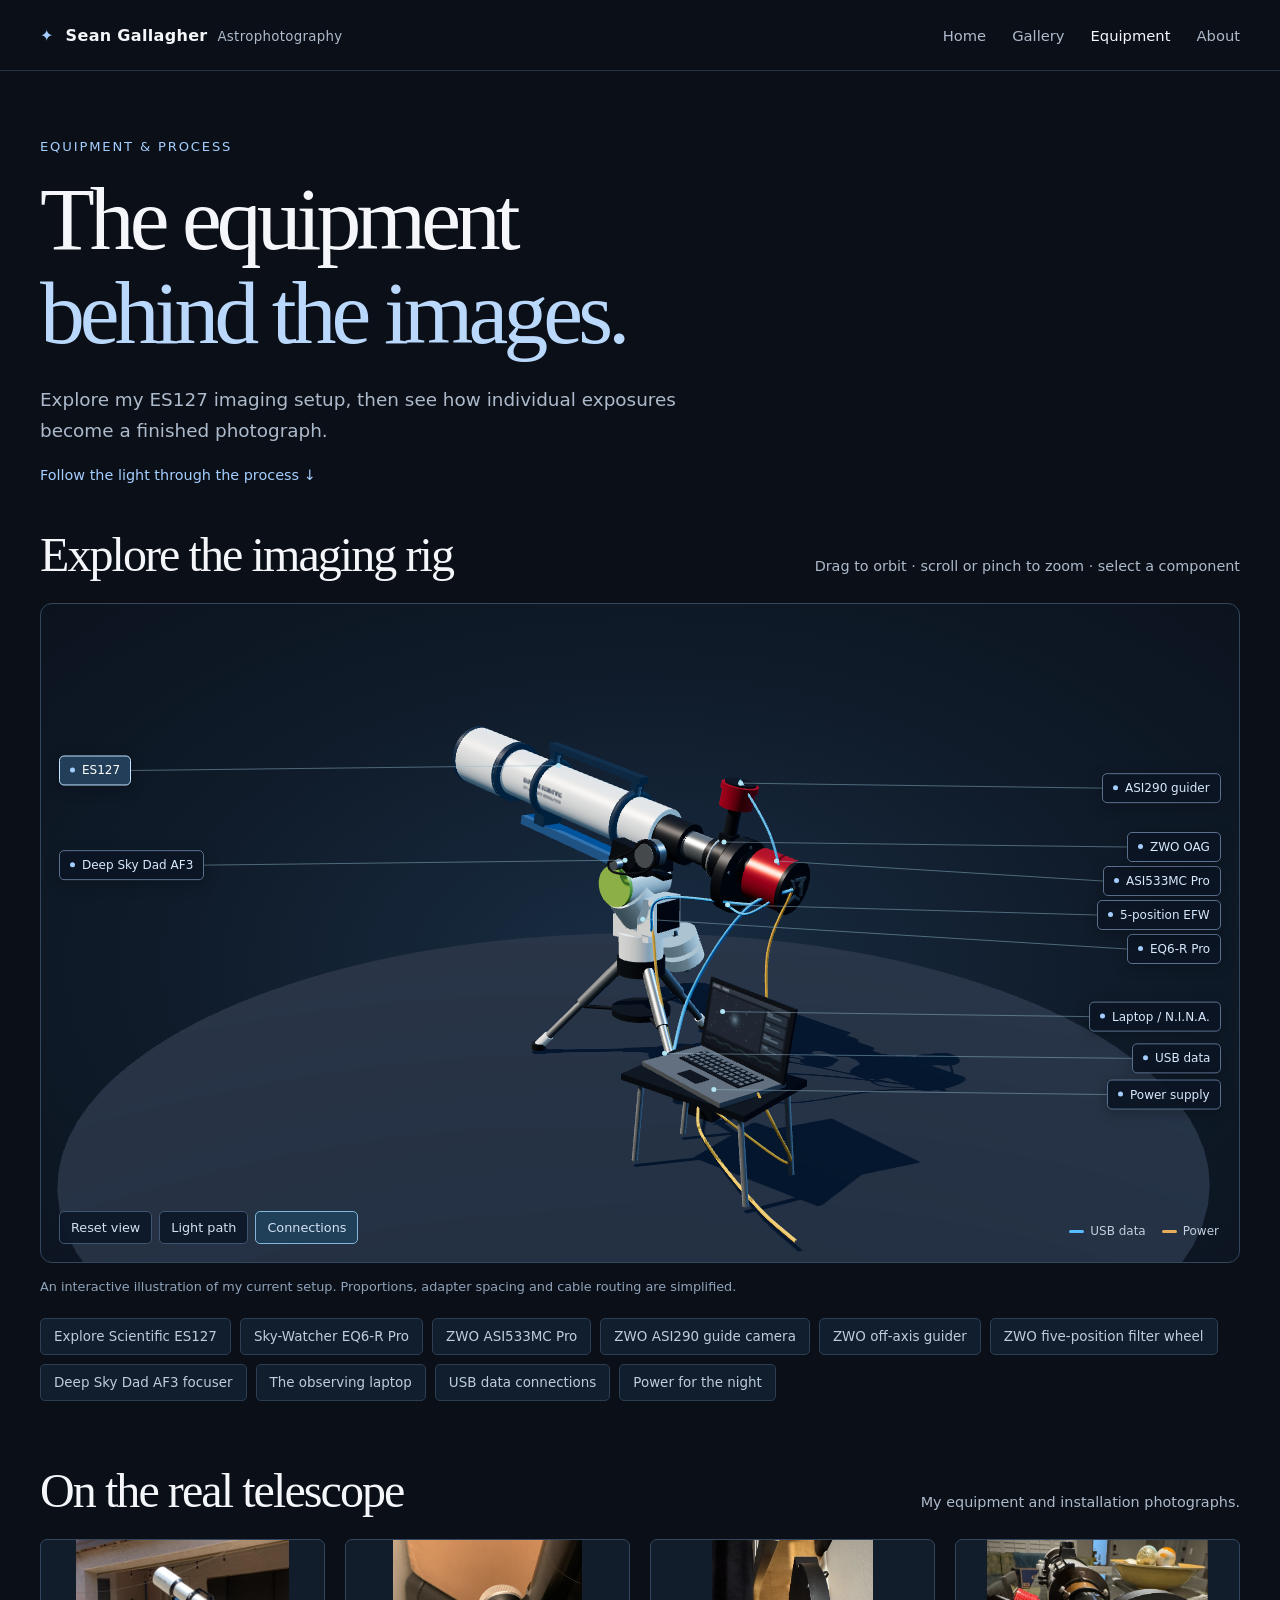
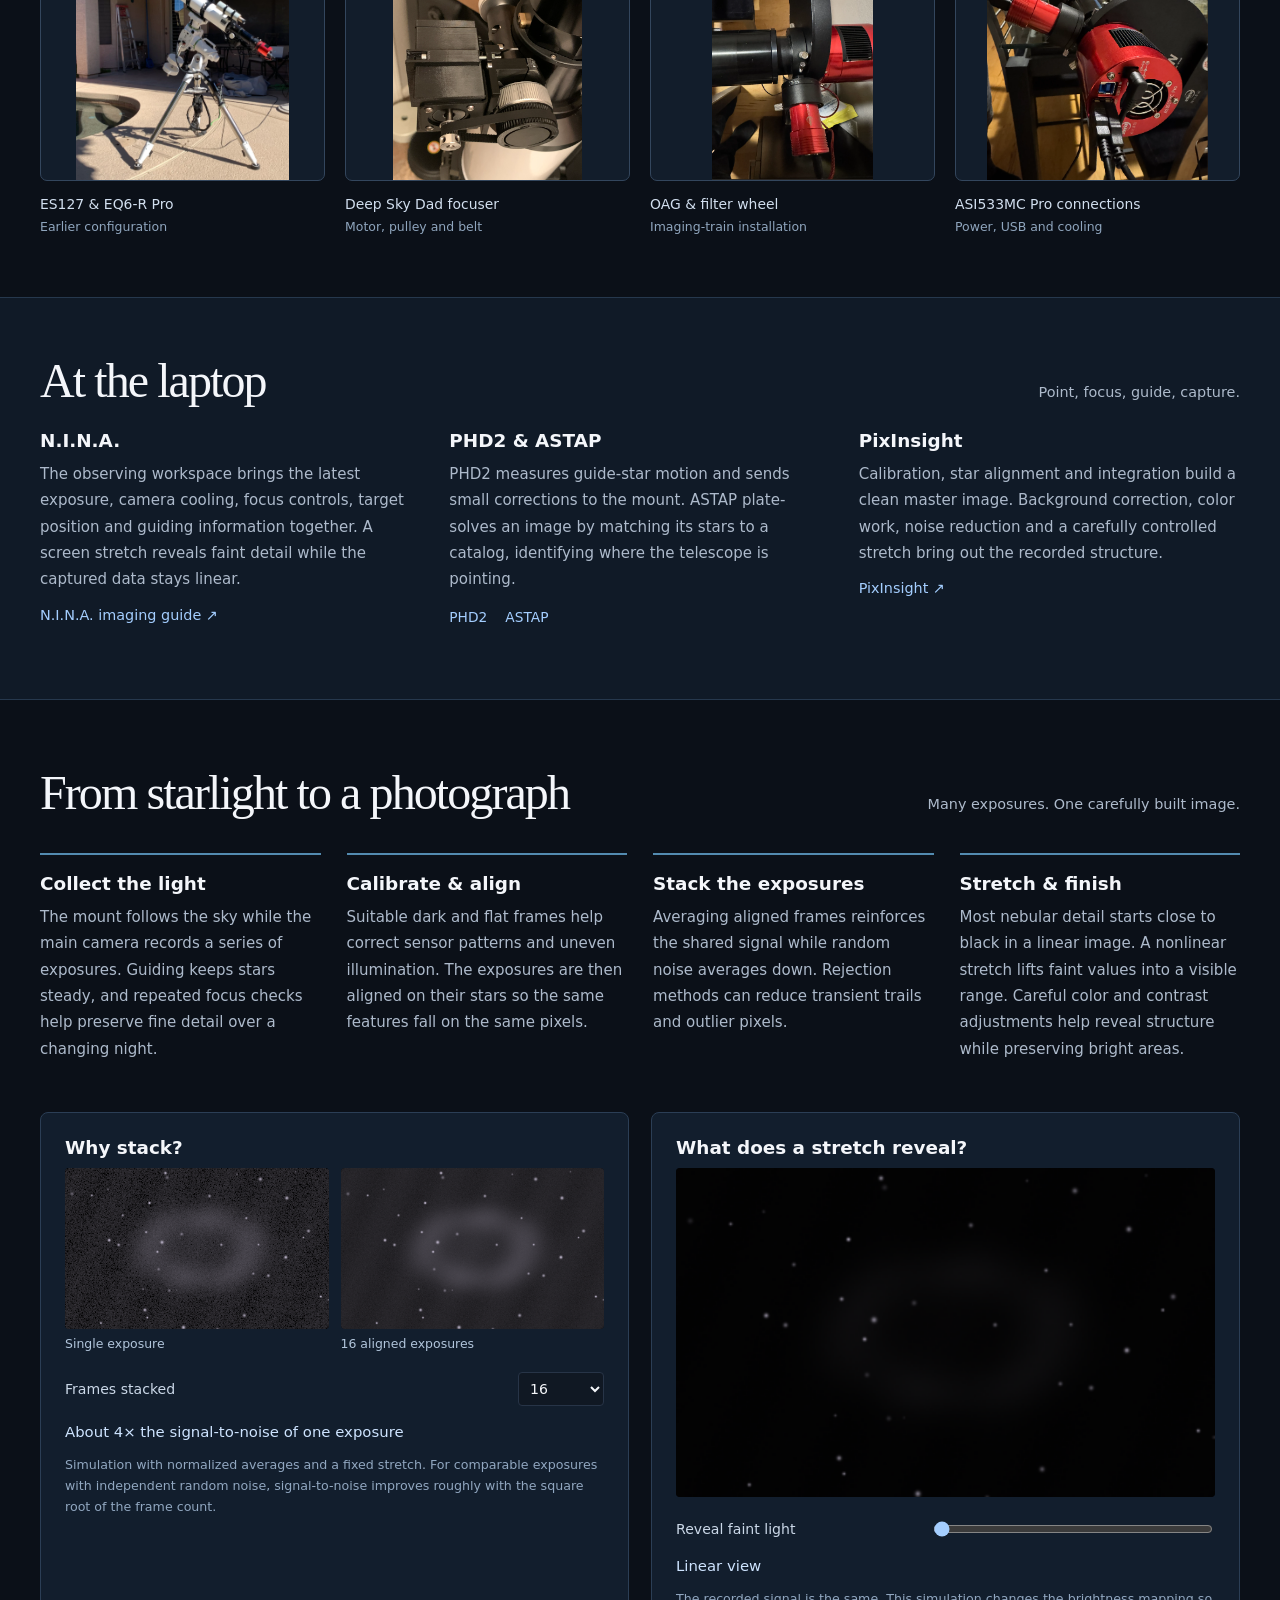
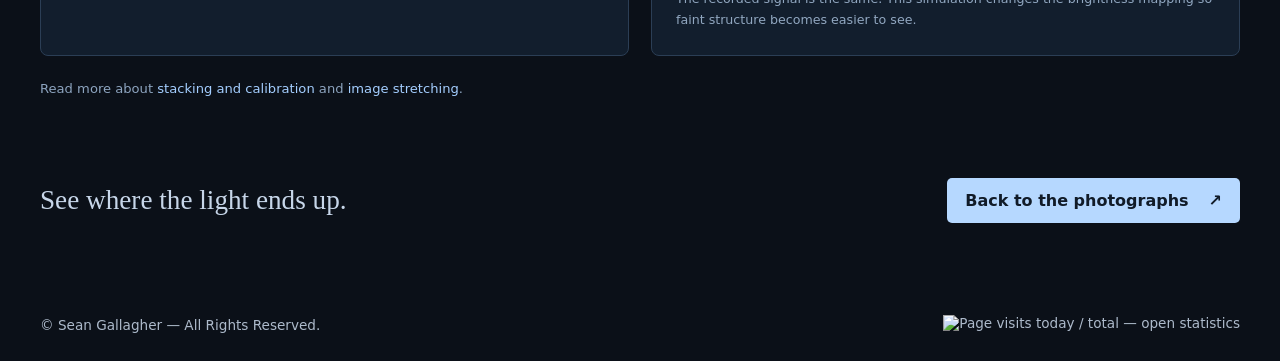
==== equipment.html @ af36fe8c "Add interactive equipment and imaging process page" ====
<!doctype html>
<html lang="en">
<head>
  <meta charset="utf-8">
  <meta name="viewport" content="width=device-width, initial-scale=1">
  <meta name="description" content="Explore Sean Gallagher’s ES127 astrophotography rig in 3D and discover how tracking, guiding, stacking and stretching turn starlight into photographs.">
  <title>Equipment & Process · Sean Gallagher Astrophotography</title>
  <link rel="stylesheet" href="style.css?v=6">
  <link rel="stylesheet" href="equipment.css">
  <script type="importmap">{"imports":{"three":"./equipment-assets/vendor/three.module.js","three/addons/controls/OrbitControls.js":"./equipment-assets/vendor/OrbitControls.js"}}</script>
  <script type="module" src="equipment.js"></script>
</head>
<body class="equipment-page">
  <header class="top"><div class="wrap nav">
    <a class="brand" href="index.html#home"><span aria-hidden="true">✦</span> Sean Gallagher <small>Astrophotography</small></a>
    <nav aria-label="Main navigation"><a href="index.html#home">Home</a><a href="index.html#gallery">Gallery</a><a href="equipment.html" aria-current="page">Equipment</a><a href="index.html#about">About</a></nav>
  </div></header>
  <main>
    <section class="wrap equipment-intro">
      <p class="eyebrow">Equipment & process</p>
      <h1>The equipment<br><em>behind the images.</em></h1>
      <p class="equipment-lead">Explore my ES127 imaging setup, then see how individual exposures become a finished photograph.</p>
      <a class="text-link" href="#making-an-image">Follow the light through the process ↓</a>
    </section>

    <section class="wrap rig-section" aria-labelledby="rig-title">
      <div class="section-heading"><h2 id="rig-title">Explore the imaging rig</h2><p>Drag to orbit · scroll or pinch to zoom · select a component</p></div>
      <div class="rig-stage" id="rig-stage">
        <img id="rig-poster" class="rig-poster" src="equipment-assets/rig-poster.webp" alt="Illustrated ES127 telescope on an EQ6-R Pro mount, with an imaging camera, off-axis guider, filter wheel and connected laptop." hidden>
        <canvas id="rig-canvas" tabindex="0" aria-label="Interactive 3D telescope. Drag to orbit and use the labeled component buttons for explanations."></canvas>
        <canvas id="rig-leaders" aria-hidden="true"></canvas>
        <div id="rig-markers" aria-label="Telescope components"></div>
        <div id="rig-tooltip" class="rig-tooltip" role="tooltip" hidden></div>
        <p class="rig-loading" id="rig-loading" role="status">Preparing the 3D rig…</p>
        <div class="rig-controls">
          <button type="button" id="reset-view">Reset view</button>
          <button type="button" id="show-light" aria-pressed="false">Light path</button>
          <button type="button" id="show-cables" aria-pressed="true">Connections</button>
        </div>
        <div class="cable-key" aria-label="Connection colors"><span><i class="data-dot"></i>USB data</span><span><i class="power-dot"></i>Power</span></div>
      </div>
      <p class="model-caption" id="model-caption">An interactive illustration of my current setup. Proportions, adapter spacing and cable routing are simplified.</p>
      <div id="component-list" class="component-list" aria-label="Explore each component"></div>
      <noscript><p>The setup includes an Explore Scientific ES127 refractor, Sky-Watcher EQ6-R Pro mount, ZWO ASI533MC Pro imaging camera, ASI290 guide camera, ZWO OAG, five-position ZWO filter wheel and Deep Sky Dad focuser. Enable JavaScript to explore the model.</p></noscript>
    </section>

    <section class="wrap real-rig-section" aria-labelledby="real-rig-title">
      <div class="section-heading"><h2 id="real-rig-title">On the real telescope</h2><p>My equipment and installation photographs.</p></div>
      <div class="rig-photo-grid">
        <figure><button type="button" class="rig-photo" data-photo="equipment-assets/es127-earlier-rig.webp" data-caption="The ES127 on the EQ6-R Pro in an earlier configuration, before the filter wheel and OAG were added."><img src="equipment-assets/es127-earlier-rig.webp" loading="lazy" alt="Sean’s white ES127 refractor on its EQ6-R Pro mount and tripod in an earlier configuration."></button><figcaption>ES127 & EQ6-R Pro<br><span>Earlier configuration</span></figcaption></figure>
        <figure><button type="button" class="rig-photo" data-photo="equipment-assets/af3-belt-drive.webp" data-caption="The Deep Sky Dad focuser’s motor and exposed drive belt on the ES127."><img src="equipment-assets/af3-belt-drive.webp" loading="lazy" alt="Close-up of the Deep Sky Dad focuser motor and belt attached to the telescope’s focus knob."></button><figcaption>Deep Sky Dad focuser<br><span>Motor, pulley and belt</span></figcaption></figure>
        <figure><button type="button" class="rig-photo" data-photo="equipment-assets/oag-filter-wheel-installation.webp" data-caption="The off-axis guider, guide camera and five-position filter wheel during installation behind the telescope."><img src="equipment-assets/oag-filter-wheel-installation.webp" loading="lazy" alt="Side view of the off-axis guider, guide camera, ZWO filter wheel and main imaging camera during installation."></button><figcaption>OAG & filter wheel<br><span>Imaging-train installation</span></figcaption></figure>
        <figure><button type="button" class="rig-photo" data-photo="equipment-assets/asi533-connections.webp" data-caption="The rear of the ASI533MC Pro, showing the cooling fan, 12 V power input and USB connections."><img src="equipment-assets/asi533-connections.webp" loading="lazy" alt="Rear of the red ZWO ASI533MC Pro imaging camera with cooling fan and connected power and USB cables."></button><figcaption>ASI533MC Pro connections<br><span>Power, USB and cooling</span></figcaption></figure>
      </div>
    </section>

    <section class="software-section" aria-labelledby="software-title">
      <div class="wrap">
        <div class="section-heading"><h2 id="software-title">At the laptop</h2><p>Point, focus, guide, capture.</p></div>
        <div class="software-layout">
          <figure class="nina-figure" id="nina-figure" hidden>
            <button type="button" id="open-nina" aria-label="Enlarge the N.I.N.A. imaging workspace"><img id="nina-screenshot" alt="N.I.N.A. imaging workspace showing the captured image and equipment controls."><span>Explore the imaging screen ↗</span></button>
            <figcaption id="nina-caption"></figcaption>
          </figure>
          <div class="software-notes">
            <article><h3>N.I.N.A.</h3><p>The observing workspace brings the latest exposure, camera cooling, focus controls, target position and guiding information together. A screen stretch reveals faint detail while the captured data stays linear.</p><a class="text-link" href="https://www.nighttime-imaging.eu/docs/master/site/tabs/imaging/" target="_blank" rel="noopener noreferrer">N.I.N.A. imaging guide ↗</a></article>
            <article><h3>PHD2 & ASTAP</h3><p>PHD2 measures guide-star motion and sends small corrections to the mount. ASTAP plate-solves an image by matching its stars to a catalog, identifying where the telescope is pointing.</p><p class="source-links"><a href="https://openphdguiding.org/man/Basic_use.htm" target="_blank" rel="noopener noreferrer">PHD2</a><a href="https://www.hnsky.org/astap.htm" target="_blank" rel="noopener noreferrer">ASTAP</a></p></article>
            <article><h3>PixInsight</h3><p>Calibration, star alignment and integration build a clean master image. Background correction, color work, noise reduction and a carefully controlled stretch bring out the recorded structure.</p><a class="text-link" href="https://pixinsight.com/" target="_blank" rel="noopener noreferrer">PixInsight ↗</a></article>
          </div>
        </div>
      </div>
    </section>

    <section class="wrap process-section" id="making-an-image" aria-labelledby="process-title">
      <div class="section-heading"><h2 id="process-title">From starlight to a photograph</h2><p>Many exposures. One carefully built image.</p></div>
      <div class="process-explanation">
        <article><h3>Collect the light</h3><p>The mount follows the sky while the main camera records a series of exposures. Guiding keeps stars steady, and repeated focus checks help preserve fine detail over a changing night.</p></article>
        <article><h3>Calibrate & align</h3><p>Suitable dark and flat frames help correct sensor patterns and uneven illumination. The exposures are then aligned on their stars so the same features fall on the same pixels.</p></article>
        <article><h3>Stack the exposures</h3><p>Averaging aligned frames reinforces the shared signal while random noise averages down. Rejection methods can reduce transient trails and outlier pixels.</p></article>
        <article><h3>Stretch & finish</h3><p>Most nebular detail starts close to black in a linear image. A nonlinear stretch lifts faint values into a visible range. Careful color and contrast adjustments help reveal structure while preserving bright areas.</p></article>
      </div>

      <div class="learning-demos">
        <article class="demo-panel">
          <h3>Why stack?</h3>
          <div class="stack-images"><figure><canvas id="single-demo" width="360" height="220" aria-label="Simulated single exposure with random noise"></canvas><figcaption>Single exposure</figcaption></figure><figure><canvas id="stack-demo" width="360" height="220" aria-label="Simulated average of multiple exposures"></canvas><figcaption id="stack-label">16 aligned exposures</figcaption></figure></div>
          <label class="demo-control" for="stack-count">Frames stacked <select id="stack-count"><option value="1">1</option><option value="4">4</option><option value="16" selected>16</option><option value="64">64</option></select></label>
          <p id="stack-readout" class="demo-readout" aria-live="polite"></p>
          <p class="demo-note">Simulation with normalized averages and a fixed stretch. For comparable exposures with independent random noise, signal-to-noise improves roughly with the square root of the frame count.</p>
        </article>
        <article class="demo-panel">
          <h3>What does a stretch reveal?</h3>
          <canvas id="stretch-demo" width="720" height="440" aria-label="Simulated faint nebula with adjustable display stretch"></canvas>
          <label class="demo-control" for="stretch-amount">Reveal faint light <input id="stretch-amount" type="range" min="0" max="100" value="0"></label>
          <p id="stretch-readout" class="demo-readout" aria-live="polite">Linear view</p>
          <p class="demo-note">The recorded signal is the same. This simulation changes the brightness mapping so faint structure becomes easier to see.</p>
        </article>
      </div>
      <p class="process-sources">Read more about <a href="https://www.astropy.org/ccd-reduction-and-photometry-guide/v/2.0.0/notebooks/01-06-Image-combination.html" target="_blank" rel="noopener noreferrer">stacking and calibration</a> and <a href="https://docs.astropy.org/en/stable/visualization/normalization.html" target="_blank" rel="noopener noreferrer">image stretching</a>.</p>
    </section>
    <section class="wrap equipment-return"><p>See where the light ends up.</p><a class="primary" href="index.html#gallery">Back to the photographs <span aria-hidden="true">↗</span></a></section>
  </main>
  <footer class="wrap"><span>© Sean Gallagher — All Rights Reserved.</span>
    <a class="visit-counter" href="https://hitscounter.dev/history?url=https%3A%2F%2Fcaptainseang.github.io%2FAstrophotography%2F" target="_blank" rel="noopener noreferrer" title="Page visits today / total, counting since November 17, 2026. Open visit statistics.">
      <img src="https://hitscounter.dev/api/hit?url=https%3A%2F%2Fcaptainseang.github.io%2FAstrophotography%2F&amp;label=Visits&amp;icon=people&amp;color=%232f6e96" alt="Page visits today / total — open statistics" referrerpolicy="no-referrer" height="20" decoding="async">
    </a>
  </footer>

  <dialog id="component-dialog" class="equipment-dialog" aria-labelledby="component-title">
    <button class="close" id="close-component" type="button" aria-label="Close component explanation">×</button>
    <p class="eyebrow" id="component-role"></p><h2 id="component-title"></h2><p id="component-description"></p><p id="component-detail" class="component-detail"></p><figure id="component-photo" hidden><img id="component-photo-image" alt=""><figcaption id="component-photo-caption"></figcaption></figure><a id="component-source" class="text-link" target="_blank" rel="noopener noreferrer">Learn more ↗</a>
  </dialog>
  <dialog id="nina-dialog" class="nina-dialog" aria-label="N.I.N.A. imaging workspace"><button class="close" id="close-nina" type="button" aria-label="Close N.I.N.A. screenshot">×</button><img id="nina-large" alt="Enlarged N.I.N.A. imaging workspace."><p id="nina-large-caption"></p></dialog>
  <dialog id="rig-photo-dialog" class="rig-photo-dialog" aria-label="Equipment photograph"><button class="close" id="close-rig-photo" type="button" aria-label="Close equipment photograph">×</button><img id="rig-photo-large" alt=""><p id="rig-photo-caption"></p></dialog>
</body>
</html>
---- style.css ----
:root{color-scheme:dark;--bg:#0b1018;--panel:#131c28;--text:#f4f6fa;--muted:#adbacb;--blue:#a4ceff;--line:#273447;font-family:system-ui,sans-serif}
*{box-sizing:border-box}
body{margin:0;background:var(--bg);color:var(--text)}
button,input,select{font:inherit}
button,a,input,select{touch-action:manipulation}
button{color:inherit;cursor:pointer}
a{color:inherit;text-decoration:none}
:focus-visible{outline:2px solid #a4ceff;outline-offset:4px}
[hidden]{display:none!important}
.wrap{width:min(1220px,calc(100% - 80px));margin-inline:auto}
.top{background:#0b1018;border-bottom:1px solid var(--line)}
.nav,.nav nav{display:flex;align-items:center;gap:26px}
.nav{justify-content:space-between;min-height:70px}
.brand{font-weight:650;letter-spacing:.02em}
.brand span{color:var(--blue);margin-right:6px}
.brand small{color:var(--muted);font-weight:400;margin-left:4px}
.nav nav a{color:var(--muted);font-size:.92rem}
.nav nav a:hover,#source:hover{color:white}
.hero{position:relative;isolation:isolate;overflow:hidden;display:grid;align-items:center;min-height:clamp(450px,62vw,650px);background:#090d14}
.hero-photo{position:absolute;z-index:-2;inset:0 0 0 auto;width:81%;height:100%;object-fit:cover;object-position:center 49%}
.hero::after{content:"";position:absolute;z-index:-1;inset:0;background:linear-gradient(90deg,#090d14 4%,#090d14e8 22%,#090d1460 57%,#090d140c 100%),linear-gradient(0deg,#090d14 0%,transparent 26%)}
.hero-content{padding:72px 0 96px}
h1,h2{font-family:"Georgia",serif;font-weight:400;margin:0;line-height:1.05}
h1{font-size:clamp(2.9rem,6.5vw,6.25rem);letter-spacing:-.055em}
h1 em{color:#c3dcfb;font-weight:400}
.hero p,.about p,#description{color:var(--muted);line-height:1.7}
.hero p{font-size:clamp(1rem,2vw,1.23rem);margin:22px 0 28px}
.primary{display:inline-flex;gap:20px;padding:13px 18px;background:#b6d8ff;color:#111b28;border-radius:5px;font-weight:650}
.hero-credit{position:absolute;right:max(24px,calc((100% - 1220px)/2));bottom:24px;color:#e0edff;background:#111a27ed;border:1px solid #53667e;border-radius:4px;padding:9px 12px;font-size:.83rem}
.gallery-sky{position:relative;isolation:isolate;clip-path:inset(0);background:#0b1018}
.gallery-sky::before{
  content:"";position:fixed;z-index:-1;inset:0;pointer-events:none;
  background:
    linear-gradient(90deg,#09111c82,#0b10184d 52%,#09111c82),
    url("design/milky-way-starfield.webp") center / cover no-repeat;
  opacity:.54;
}
.collection{padding:54px 0 70px}
h2{font-size:clamp(2.2rem,4.7vw,3.65rem);letter-spacing:-.04em}
.controls{display:grid;grid-template-columns:2fr 1fr 1fr;gap:14px;margin:27px 0 25px}
.controls label{display:grid;gap:7px;color:var(--muted);font-size:.85rem}
input,select{width:100%;min-width:0;background:#101823;color:var(--text);border:1px solid var(--line);border-radius:4px;padding:11px 12px}
.grid{display:grid;grid-template-columns:repeat(4,minmax(0,1fr));gap:20px}
.archive-collection{border-top:1px solid var(--line);margin-top:54px;padding-top:38px}
.archive-collection h2{font-size:clamp(1.8rem,3vw,2.6rem);margin-bottom:28px}
.card{text-align:left;padding:0;overflow:hidden;background:var(--panel);border:1px solid var(--line);border-radius:6px}
.card:hover{border-color:#7496bd}
.card img{display:block;width:100%;aspect-ratio:1.3;object-fit:cover;background:#06090d}
.card-body{display:block;padding:16px 17px}
.card strong{display:block;font-family:Georgia,serif;font-weight:400;font-size:1.45rem;margin:5px 0}
.alias{color:var(--blue);font-size:.8rem;letter-spacing:.07em}
.card .meta{color:var(--muted);font-size:.84rem}
.about{border-block:1px solid var(--line);background:#101823}
.about-inner{display:grid;grid-template-columns:1fr 1.2fr;gap:40px;padding-block:54px}
.about p:first-child{margin-top:0}
.about h3{font-size:1rem;margin:20px 0 0}
footer{color:var(--muted);padding-block:24px;font-size:.85rem;display:flex;align-items:center;justify-content:space-between;gap:16px;flex-wrap:wrap}
.visit-counter{display:inline-flex;align-items:center;min-height:24px}
.visit-counter img{max-width:100%;height:20px}
dialog{color:var(--text);background:var(--panel);border:1px solid var(--line);padding:0}
dialog::backdrop{background:#03060cd9}
body:has(dialog[open]){overflow:hidden}
#detail{width:min(1060px,calc(100% - 36px));max-height:calc(100dvh - 38px);border-radius:8px}
.detail-layout{display:grid;grid-template-columns:1.3fr 1fr}
.detail-photo{background:#06090d;display:grid;place-items:center}
#enlarge{display:grid;place-items:center;width:100%;padding:0;border:0;background:none;position:relative}
#enlarge img{display:block;width:100%;height:auto;max-height:75dvh;object-fit:contain}
#enlarge span{position:absolute;bottom:14px;padding:9px 12px;border-radius:4px;background:#0b1018ed}
.detail-copy{padding:32px;position:relative}
.detail-copy h2{font-size:clamp(2rem,4vw,3.2rem)}
.close,.toolbar button{border:1px solid var(--line);border-radius:4px;background:#172331;min-width:42px;min-height:42px}
.close{position:absolute;right:12px;top:12px;font-size:1.4rem}
.detail-copy .alias{padding-right:42px}
dl{margin:20px 0;display:grid;grid-template-columns:1fr 1.25fr;gap:10px;font-size:.9rem}
dt{color:var(--muted)} dd{margin:0}
#capture-note{color:var(--muted);font-size:.8rem;margin:0 0 16px}
#source,#magnitude-source{color:var(--blue);font-size:.9rem;text-decoration:underline}
#magnitude-source{display:inline-block;margin-left:12px}
#image-note{color:var(--muted);font-size:.82rem;line-height:1.5}
#viewer{width:100%;height:100dvh;max-width:none;max-height:none;margin:0;background:#06090d;border:0}
#viewer[open]{display:grid;grid-template-rows:auto 1fr auto}
.toolbar{display:flex;justify-content:space-between;align-items:center;gap:8px;background:#111a26;padding:8px 14px}
.zoom-actions{display:flex;gap:5px;flex-wrap:wrap}
#stage{position:relative;overflow:hidden;touch-action:none;cursor:grab;min-height:0}
#stage:active{cursor:grabbing}
#full{position:absolute;left:50%;top:50%;max-width:none;transform-origin:center;user-select:none;pointer-events:none}
#zoom-status{font-size:.83rem;color:var(--muted);margin:0;padding:8px 14px}
@media(max-width:1100px){.grid{grid-template-columns:repeat(3,minmax(0,1fr))}}
@media(max-width:850px){.grid{grid-template-columns:repeat(2,minmax(0,1fr))}}
@media(max-width:650px){
  .nav{flex-wrap:wrap;padding-block:12px;row-gap:10px}.nav nav{flex-wrap:wrap;gap:14px}
  .wrap{width:calc(100% - 32px)}
  .nav{gap:10px;min-height:64px;flex-wrap:wrap;padding-block:12px}.nav nav{gap:14px;flex-wrap:wrap}.brand small{display:block;margin:2px 0 0 21px}
  .hero{min-height:460px;align-items:end}.hero-photo{width:100%;object-position:55% 43%}
  .hero::after{background:linear-gradient(0deg,#090d14 2%,#090d14b5 48%,#090d1412 100%)}
  .hero-content{padding:130px 0 92px}.hero-credit{right:16px}
  .controls{grid-template-columns:1fr 1fr}.controls label:first-child{grid-column:1/-1}
  .grid{gap:12px}.card-body{padding:10px}.card strong{font-size:1.15rem}
  .about-inner,.detail-layout{grid-template-columns:1fr;gap:12px}.detail-layout{gap:0}
  #enlarge img{max-height:43dvh}.detail-copy{padding:22px}
  .toolbar{align-items:flex-start;flex-direction:column}
}
---- equipment.css ----
.equipment-page{background:#0b1018}
.equipment-page nav [aria-current=page]{color:var(--text)}
.equipment-intro{padding-block:68px 46px}
.eyebrow{color:var(--blue);font-size:.82rem;letter-spacing:.14em;text-transform:uppercase;margin:0 0 18px}
.equipment-intro h1{font-size:clamp(3.1rem,7vw,6.3rem);max-width:1000px}
.equipment-intro h1 em{font-style:normal;color:#bad8fc}
.equipment-lead{font-size:1.15rem;line-height:1.7;color:var(--muted);max-width:650px;margin:24px 0 18px}
.text-link{color:var(--blue);font-size:.9rem;text-underline-offset:5px}
.text-link:hover,.source-links a:hover,.process-sources a:hover{text-decoration:underline}
.rig-section{padding-bottom:65px}
.section-heading{display:flex;align-items:baseline;justify-content:space-between;gap:22px;flex-wrap:wrap;margin-bottom:23px}
.section-heading h2{font-size:clamp(2rem,4vw,3rem)}
.section-heading>p{color:var(--muted);font-size:.9rem;line-height:1.6;margin:0}
.rig-stage{height:660px;position:relative;overflow:hidden;border:1px solid #33465e;border-radius:12px;background:radial-gradient(ellipse at 50% 55%,#192d43 0%,#101c2b 54%,#0b131e 100%)}
#rig-canvas{display:block;width:100%;height:100%;outline-offset:-4px;cursor:grab;touch-action:none}
#rig-canvas:active{cursor:grabbing}
#rig-leaders,#rig-markers{position:absolute;inset:0;pointer-events:none}
#rig-leaders{width:100%;height:100%}
.rig-poster{position:absolute;width:100%;height:100%;object-fit:contain;inset:0}
.rig-marker{pointer-events:auto;position:absolute;border:1px solid #59708e;background:#0b1523ed;box-shadow:0 3px 14px #0004;color:#d8e9fe;font-size:.75rem;border-radius:5px;padding:7px 10px;white-space:nowrap;line-height:1.2}
.rig-marker:hover,.rig-marker:focus-visible,.rig-marker[aria-pressed=true]{border-color:#c2e4ff;background:#233e59;color:white}
.rig-marker::before{content:"";display:inline-block;width:5px;height:5px;background:#a4ceff;border-radius:50%;margin-right:7px;vertical-align:2px}
.rig-tooltip{position:absolute;pointer-events:none;max-width:270px;padding:14px 16px;background:#07101bf5;border:1px solid #557495;border-radius:7px;box-shadow:0 7px 30px #0007;font-size:.83rem;line-height:1.5;color:#bdcadb;z-index:5}
.rig-tooltip strong{display:block;font-size:.94rem;color:white;margin-bottom:5px}
.rig-tooltip p{margin:0}
.rig-controls{position:absolute;display:flex;gap:7px;bottom:18px;left:18px;flex-wrap:wrap}
.rig-controls button{border:1px solid #405571;background:#0d1928e8;color:#d4e1f2;padding:8px 11px;border-radius:5px;font-size:.8rem}
.rig-controls button[aria-pressed=true]{background:#203f59;border-color:#80b6d8}
.rig-loading{position:absolute;inset:45% 25% auto;text-align:center;color:#b6ccdf;font-size:.9rem}
.cable-key{position:absolute;right:20px;bottom:24px;display:flex;gap:16px;font-size:.75rem;color:#c2cfde;pointer-events:none}
.cable-key span{display:flex;align-items:center;gap:6px}
.cable-key i{width:15px;height:3px;display:inline-block;border-radius:3px}.data-dot{background:#56bbfa}.power-dot{background:#e6ad5a}
.model-caption{color:#8fa3bb;font-size:.8rem;line-height:1.6;margin:14px 0 20px}
.component-list{display:flex;flex-wrap:wrap;gap:9px}
.component-list button{border:1px solid #2c3e54;background:#111e2d;color:#bdcddd;padding:10px 13px;border-radius:5px;font-size:.84rem}
.component-list button:hover{border-color:#7caacb;color:white}
.real-rig-section{padding-bottom:60px}
.rig-photo-grid{display:grid;grid-template-columns:repeat(4,minmax(0,1fr));gap:20px}
.rig-photo-grid figure{margin:0}
.rig-photo{display:block;width:100%;padding:0;border:1px solid #33465d;border-radius:7px;overflow:hidden;background:#121d2b}
.rig-photo:hover{border-color:#91bada}
.rig-photo img{display:block;width:100%;height:240px;object-fit:contain}
.rig-photo-grid figcaption{font-size:.87rem;color:#d2dfef;line-height:1.6;margin-top:12px}
.rig-photo-grid figcaption span{font-size:.78rem;color:#8fa5bd}
#component-photo{margin:20px 0}
#component-photo img{display:block;width:100%;max-height:250px;object-fit:contain;border-radius:5px;background:#0b1420}
#component-photo figcaption{font-size:.78rem;color:#a0b5cd;line-height:1.6;margin-top:8px}
.rig-photo-dialog{padding:42px 15px 15px;width:calc(100% - 30px);max-width:1050px;border-radius:9px;background:#0c1521;color:#c4d3e4;border:1px solid #4c6584}
.rig-photo-dialog .close{position:absolute;right:12px;top:9px;width:32px;height:30px;padding:0;font-size:23px}
.rig-photo-dialog img{display:block;width:100%;max-height:77dvh;object-fit:contain}
.rig-photo-dialog p{margin:13px 5px 2px;font-size:.84rem;line-height:1.7}
.software-section{background:#101a27;border-block:1px solid #26384d;padding-block:58px}
.software-layout{display:grid;grid-template-columns:1.65fr 1fr;gap:36px;align-items:start}
.software-layout:has(.nina-figure[hidden]){display:block}
.software-layout:has(.nina-figure[hidden]) .software-notes{display:grid;grid-template-columns:repeat(3,minmax(0,1fr));gap:28px}
.software-layout:has(.nina-figure[hidden]) .software-notes article+article{border-top:0;padding-top:0;margin-top:0}
.nina-figure{margin:0}.nina-figure button{width:100%;display:block;position:relative;padding:0;background:#080d15;border:1px solid #3a4a5f;border-radius:8px;overflow:hidden}
.nina-figure img{width:100%;display:block;max-height:570px;object-fit:contain}
.nina-figure button>span{position:absolute;bottom:14px;left:14px;background:#08101be8;padding:9px 12px;border-radius:4px;color:#d4e9ff;font-size:.8rem}
.nina-figure figcaption{font-size:.8rem;color:#8fa3bb;line-height:1.6;margin-top:12px}
.software-notes article+article{border-top:1px solid #2a3b50;padding-top:21px;margin-top:21px}
.software-notes h3,.process-explanation h3,.demo-panel h3{font-size:1.15rem;font-weight:550;margin:0 0 10px}
.software-notes p,.process-explanation p{color:var(--muted);line-height:1.75;font-size:.94rem;margin:0 0 12px}
.source-links{display:flex;gap:18px}.source-links a{color:var(--blue);font-size:.86rem}
.process-section{padding-block:68px 45px}
.process-explanation{display:grid;grid-template-columns:repeat(4,minmax(0,1fr));gap:26px;margin:35px 0 38px}
.process-explanation article{padding-top:18px;border-top:2px solid #538bb0}
.learning-demos{display:grid;grid-template-columns:1fr 1fr;gap:22px}
.demo-panel{padding:24px;background:#121e2d;border:1px solid #2b3e55;border-radius:8px}
.demo-panel canvas{max-width:100%;width:100%;display:block;border-radius:4px;background:#070b11;aspect-ratio:18/11;object-fit:contain}
.stack-images{display:grid;grid-template-columns:1fr 1fr;gap:12px}.stack-images figure{margin:0}.stack-images figcaption{font-size:.78rem;color:#b1c5db;margin-top:7px}
.demo-control{display:flex;align-items:center;justify-content:space-between;gap:18px;color:#cbd8e8;font-size:.88rem;margin-top:21px}
.demo-control select{width:86px;padding:7px}.demo-control input{max-width:52%;padding:0;accent-color:#a4ceff}
.demo-readout{font-size:.93rem;color:#cee4ff;margin:17px 0 9px;min-height:23px}
.demo-note{font-size:.79rem;line-height:1.65;color:#91a7c0;margin:0}
.process-sources{font-size:.82rem;line-height:1.7;color:#8da4bf;margin-top:22px}.process-sources a{color:var(--blue)}
.equipment-return{padding-block:20px 66px;display:flex;justify-content:space-between;align-items:center;gap:20px;flex-wrap:wrap}
.equipment-return>p{font-family:Georgia,serif;font-size:1.7rem;color:#c7d6e9;margin:0}
.equipment-dialog{padding:38px;max-width:560px;width:calc(100% - 32px);border:1px solid #425c7a;border-radius:10px;background:#142134;color:var(--text)}
.equipment-dialog h2{font-size:2.2rem;line-height:1.12;padding-right:20px}
.equipment-dialog>p:not(.eyebrow){line-height:1.8;color:#c1cddd;font-size:.98rem}
.equipment-dialog .component-detail{font-size:.85rem!important;color:#91abc5!important}
.equipment-dialog .close,.nina-dialog .close{position:absolute;right:12px;top:12px;z-index:2;width:34px;height:34px;padding:0;background:#16273d;color:white;font-size:24px}
.nina-dialog{padding:42px 14px 14px;max-width:1500px;width:calc(100% - 28px);background:#0c1521;border:1px solid #4c6584;border-radius:9px;color:#c0d0e2}
.nina-dialog img{display:block;width:100%;max-height:78dvh;object-fit:contain}.nina-dialog p{font-size:.83rem;line-height:1.6;margin:13px 8px 2px}
@media(max-width:1000px){.software-layout{grid-template-columns:1fr}.software-notes{display:grid;grid-template-columns:repeat(3,minmax(0,1fr));gap:22px}.software-notes article+article{border-top:0;padding-top:0;margin-top:0}.process-explanation{grid-template-columns:1fr 1fr}.rig-stage{height:580px}}
@media(max-width:650px){.equipment-intro{padding-block:40px 30px}.equipment-lead{font-size:1rem}.rig-stage{height:460px;border-radius:7px}.rig-controls{left:10px;bottom:12px;gap:5px}.rig-controls button{padding:8px;font-size:.74rem}.cable-key{right:12px;bottom:55px;font-size:.68rem;gap:10px}.rig-marker{font-size:.7rem;padding:6px 8px}.rig-tooltip{max-width:220px}.section-heading{gap:11px}.section-heading>p{font-size:.8rem}.rig-section{padding-bottom:40px}.software-section{padding-block:40px}.software-notes{grid-template-columns:1fr}.software-notes article+article{border-top:1px solid #2b3e52;padding-top:20px}.process-section{padding-top:42px}.process-explanation{gap:18px}.process-explanation h3{font-size:1rem}.process-explanation p{font-size:.86rem}.learning-demos{grid-template-columns:1fr}.demo-panel{padding:19px}.equipment-dialog{padding:30px 24px}.component-list{gap:7px}.component-list button{font-size:.78rem;padding:9px 10px}.equipment-return{padding-bottom:42px}}
@media(prefers-reduced-motion:reduce){.equipment-page *{scroll-behavior:auto!important}}
@media(max-width:850px){.rig-photo-grid{grid-template-columns:repeat(2,minmax(0,1fr))}}
@media(max-width:650px){.real-rig-section{padding-bottom:40px}.rig-photo-grid{gap:20px 12px}.rig-photo img{height:210px}.rig-photo-grid figcaption{font-size:.8rem}}
@media(max-width:650px){.software-layout:has(.nina-figure[hidden]) .software-notes{grid-template-columns:1fr}.software-layout:has(.nina-figure[hidden]) .software-notes article+article{border-top:1px solid #2b3e52;padding-top:20px}}
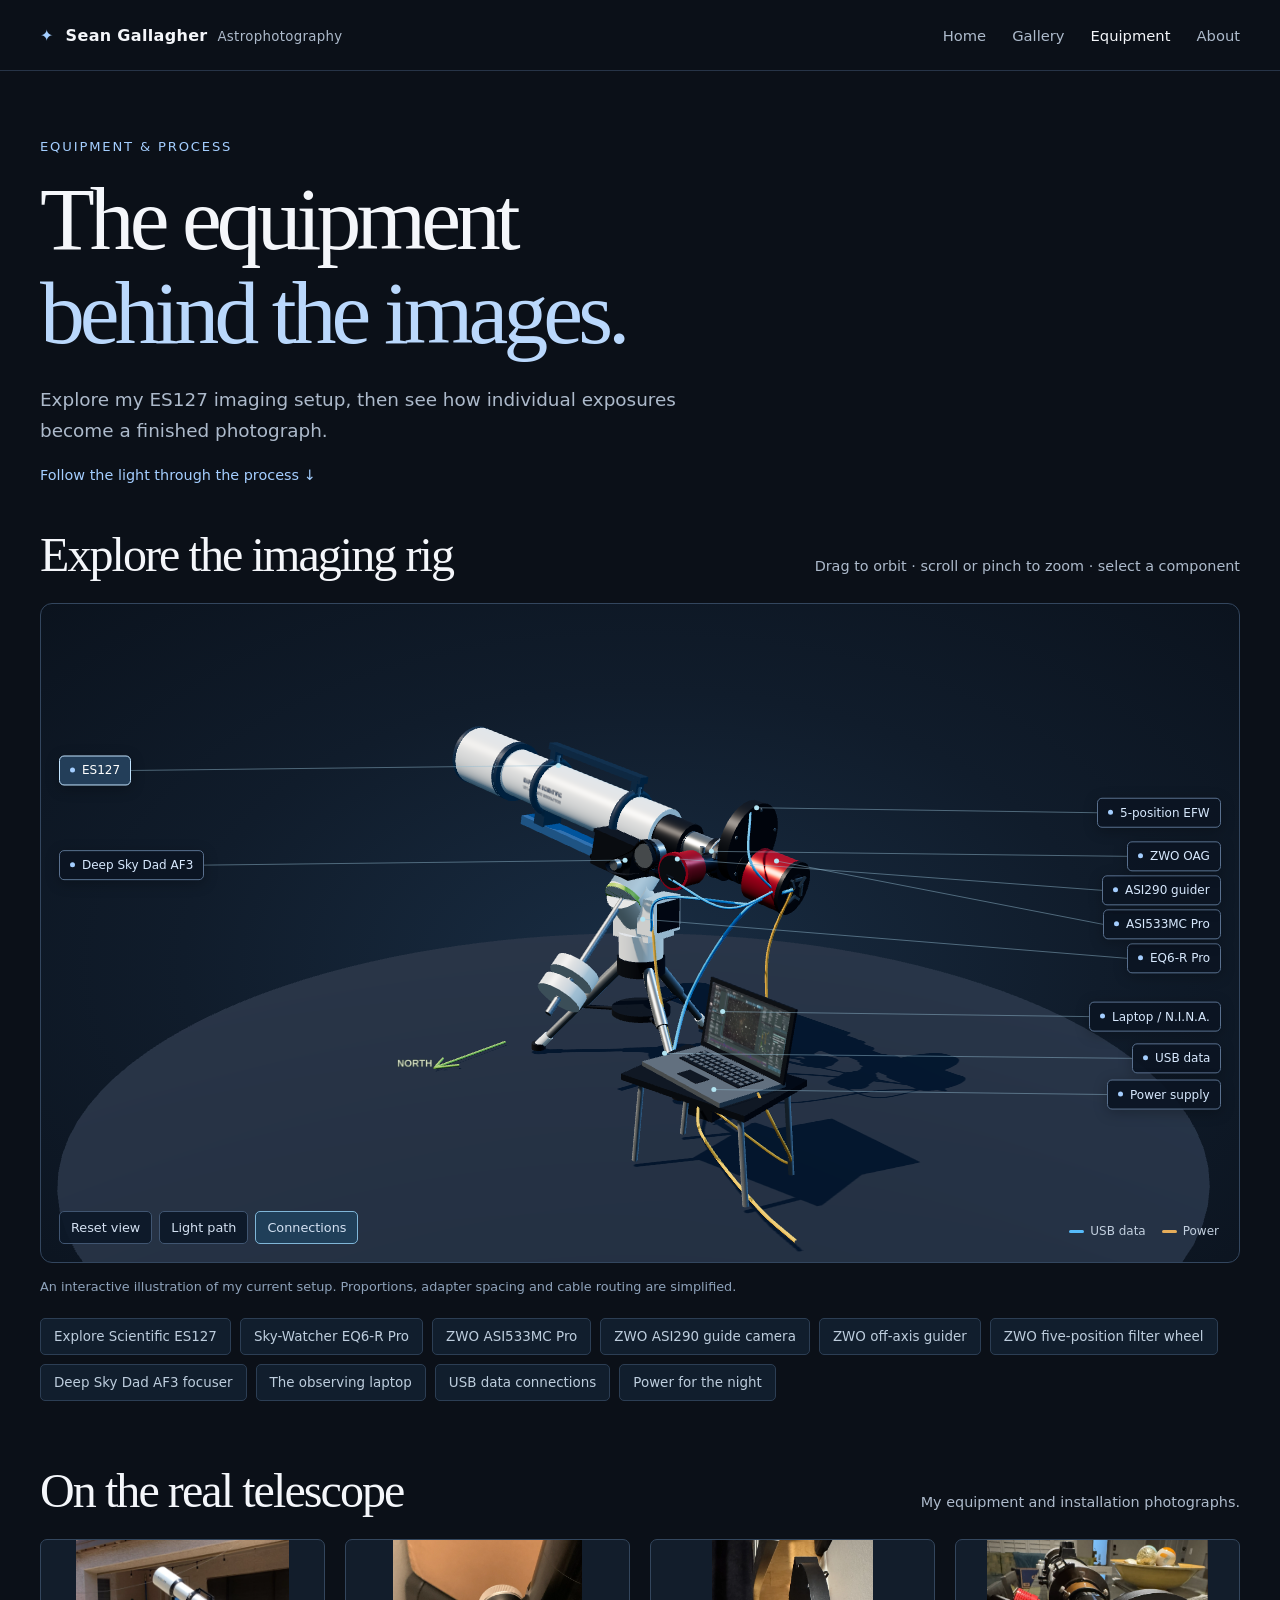
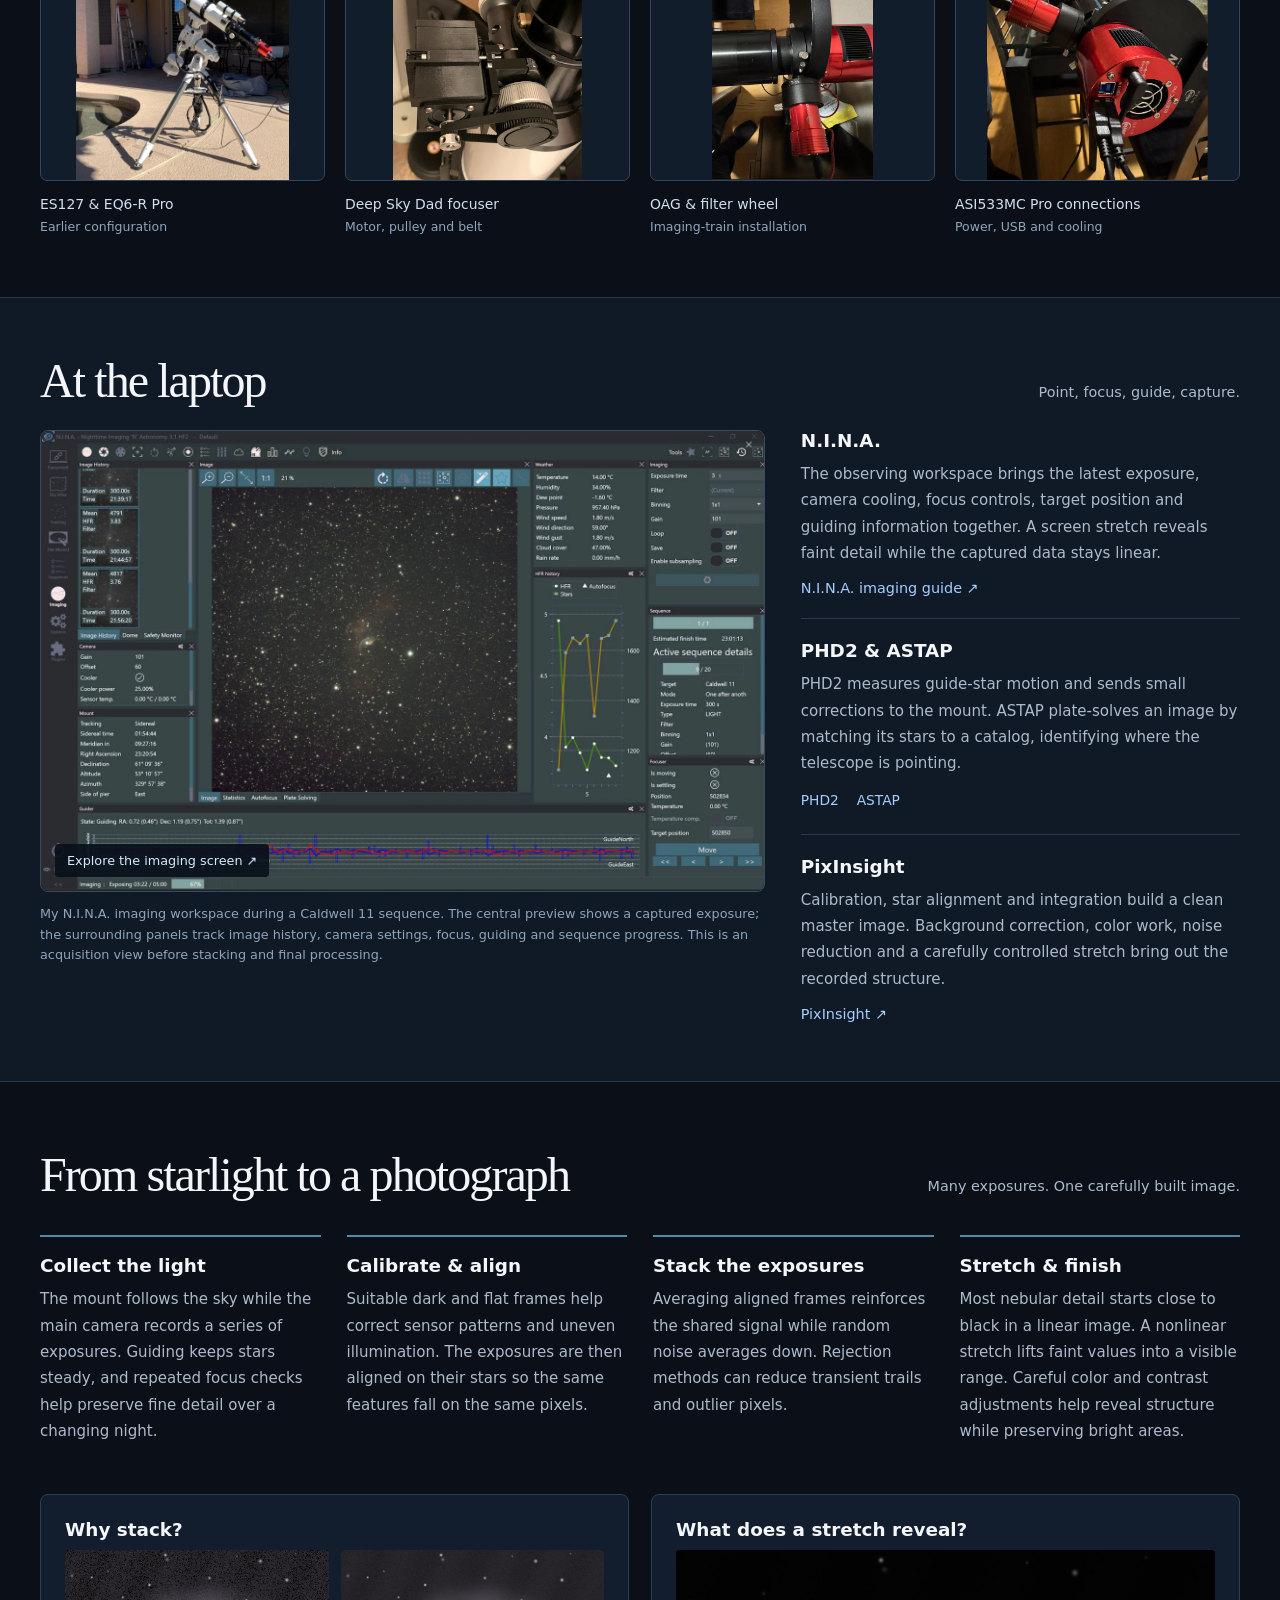
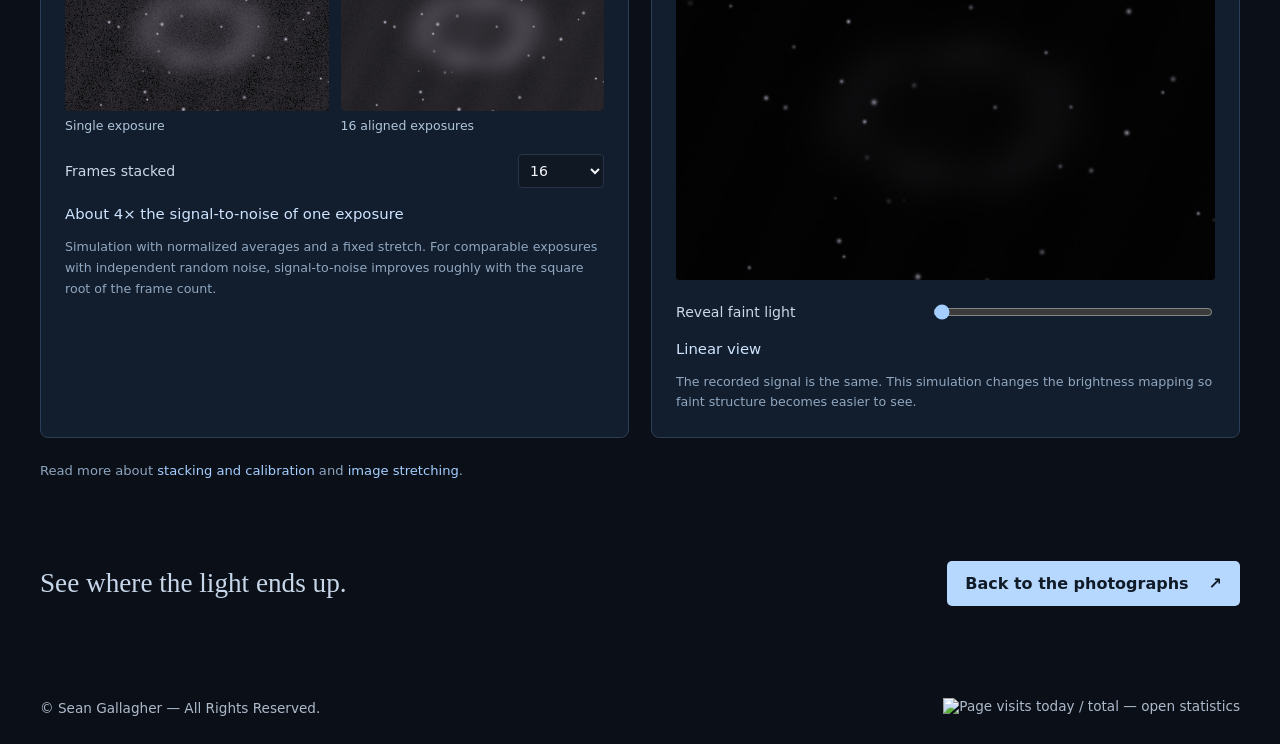
==== commit 6c291e21: "Match rig photos and orient counterweights north" ====
--- a/equipment.html
+++ b/equipment.html
@@ -8,7 +8,7 @@
   <link rel="stylesheet" href="style.css?v=6">
   <link rel="stylesheet" href="equipment.css">
   <script type="importmap">{"imports":{"three":"./equipment-assets/vendor/three.module.js","three/addons/controls/OrbitControls.js":"./equipment-assets/vendor/OrbitControls.js"}}</script>
-  <script type="module" src="equipment.js"></script>
+  <script type="module" src="equipment.js?v=2"></script>
 </head>
 <body class="equipment-page">
   <header class="top"><div class="wrap nav">
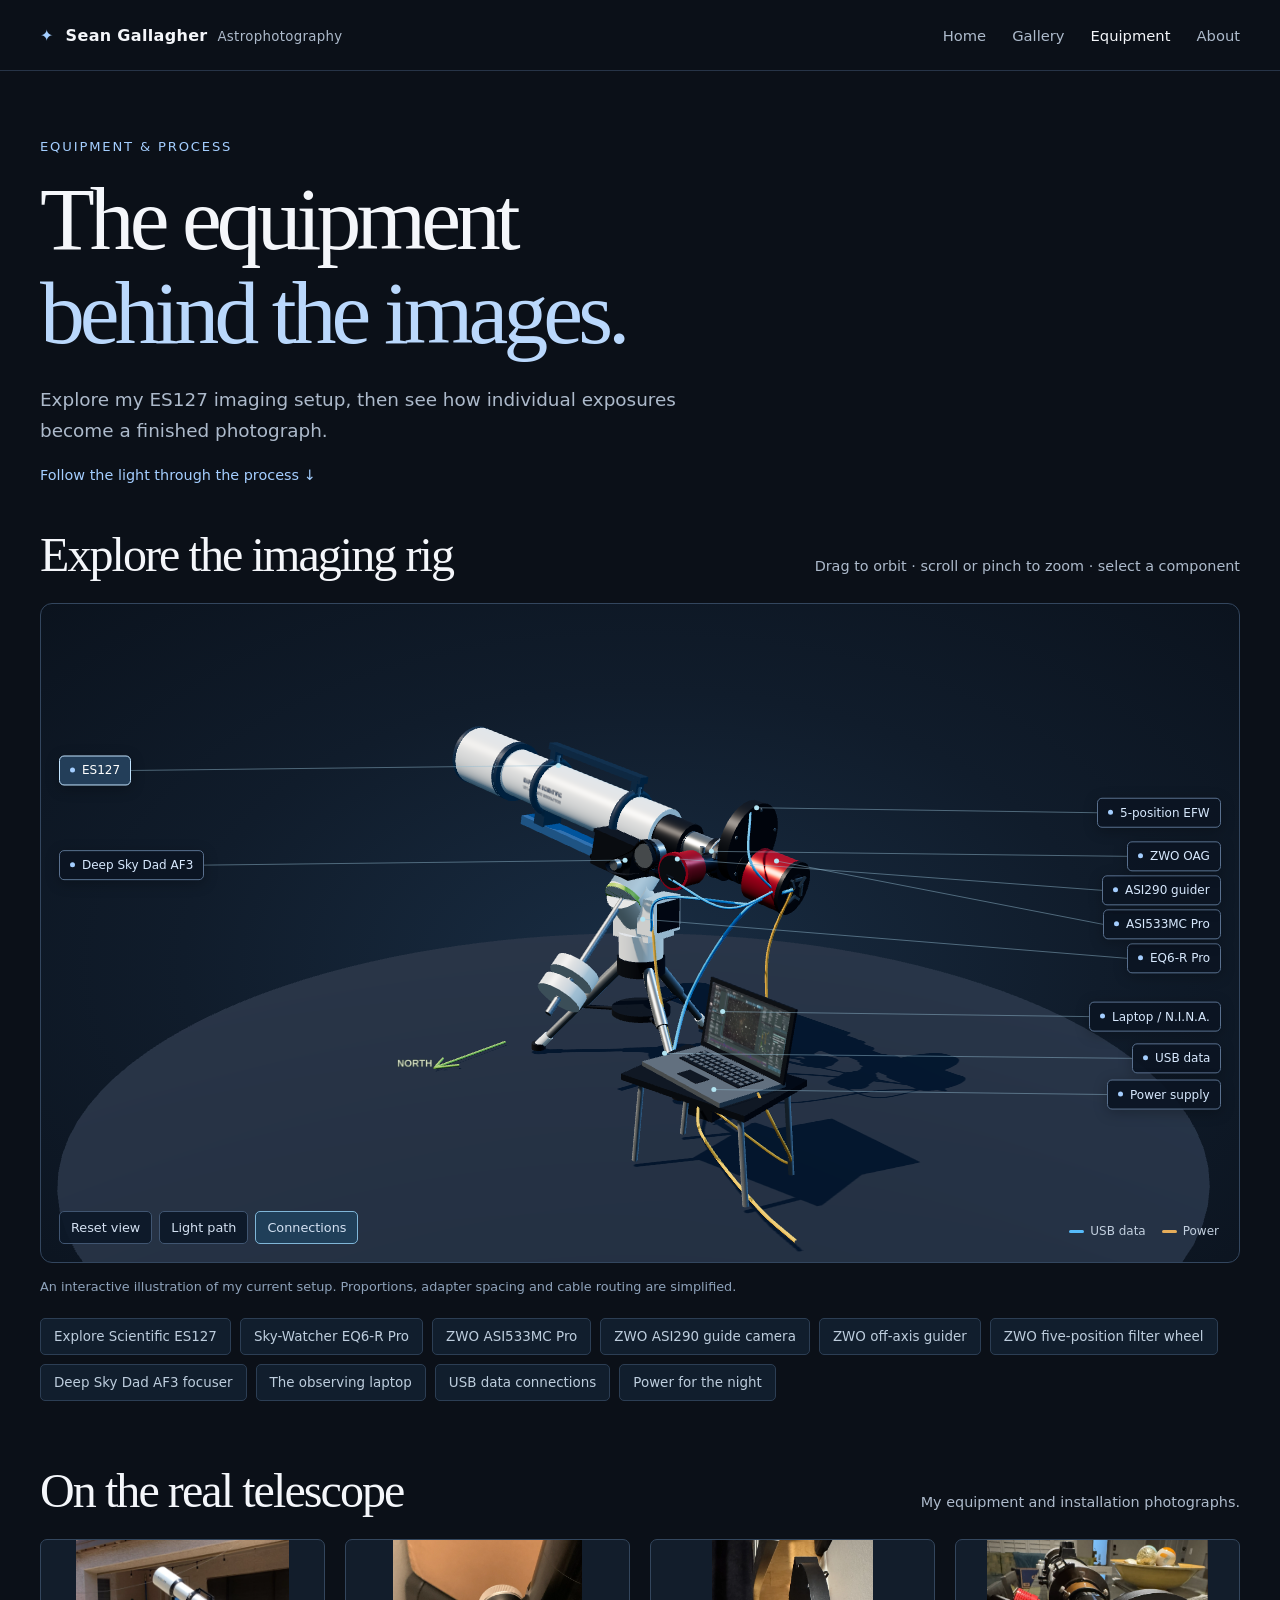
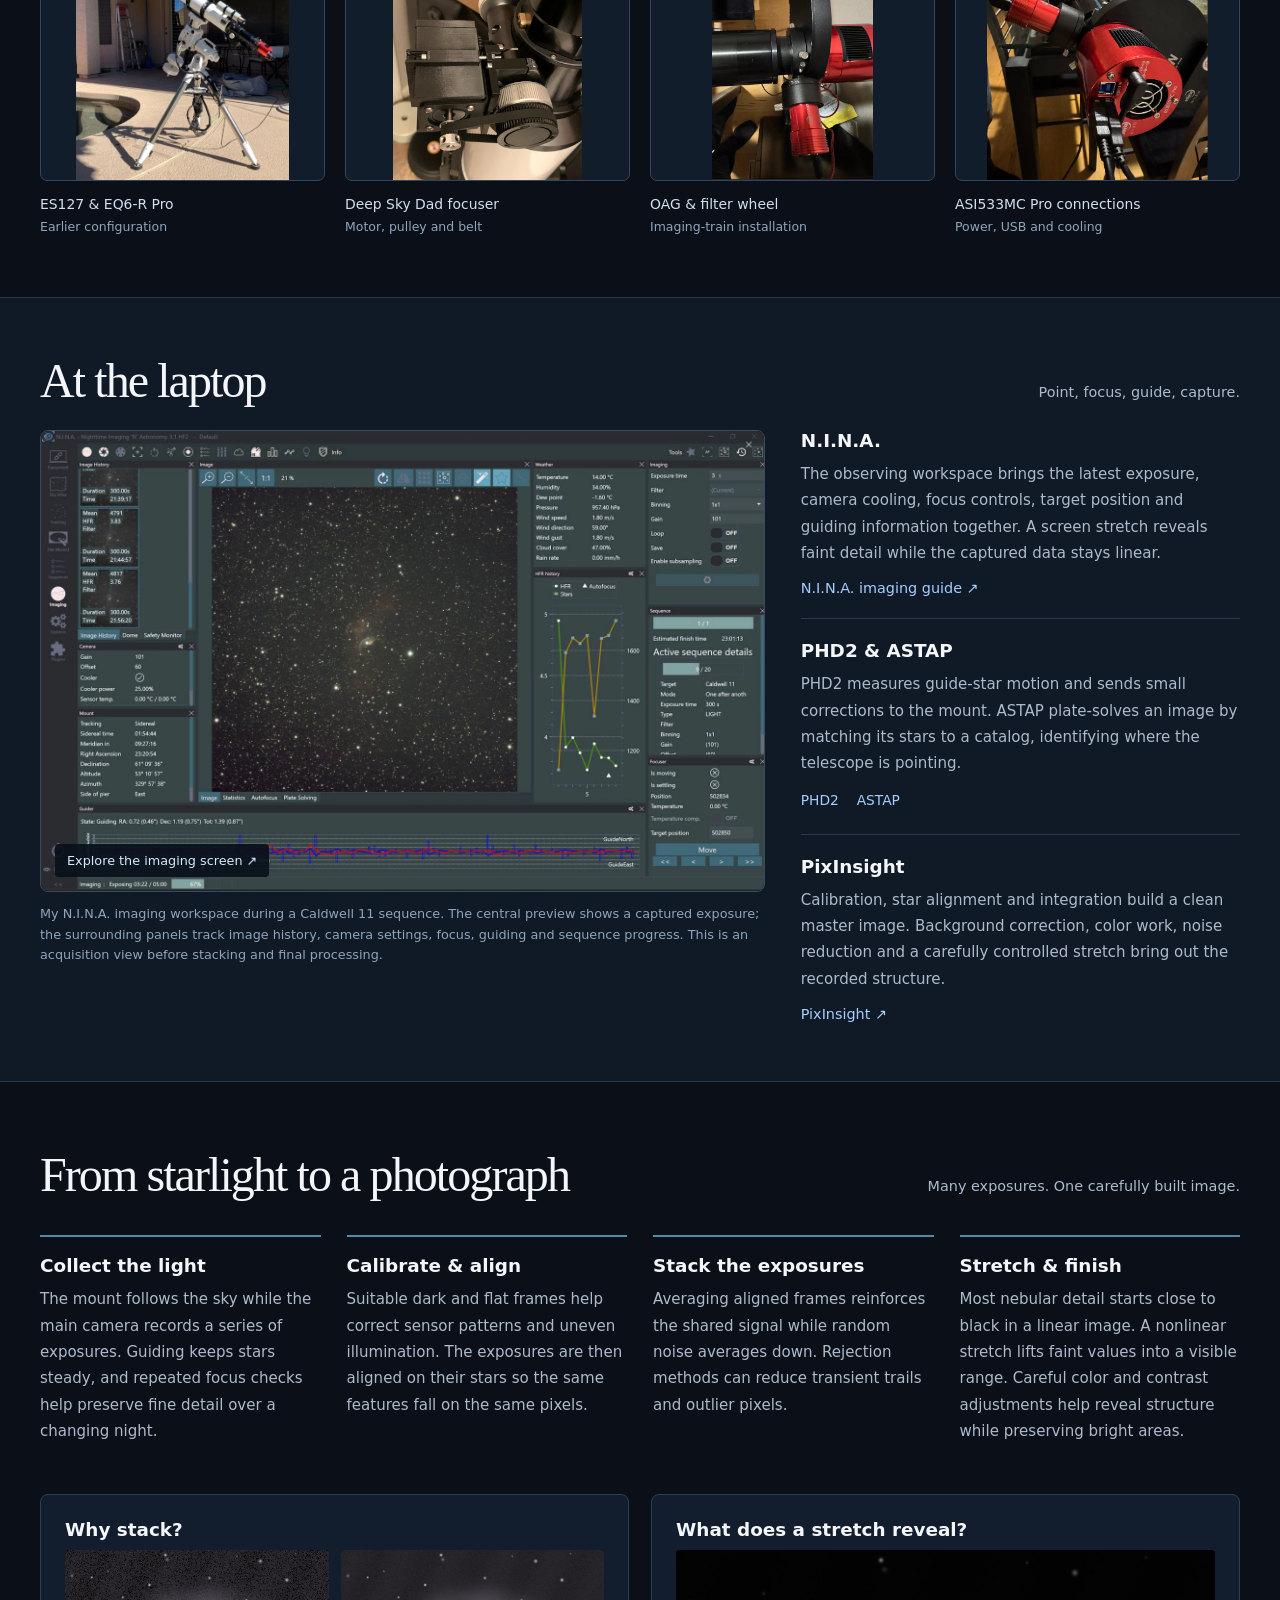
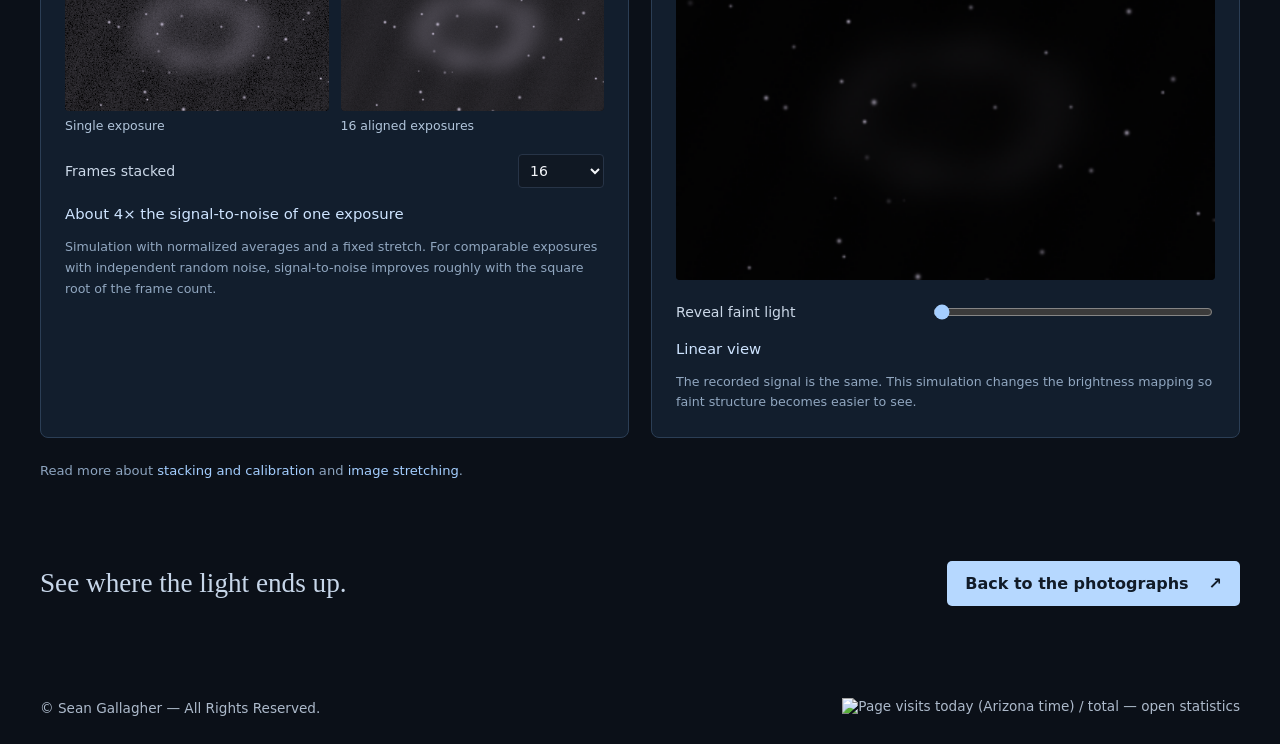
==== commit 86170d12: "Count future visits by America/Phoenix calendar date" ====
--- a/equipment.html
+++ b/equipment.html
@@ -101,8 +101,8 @@
     <section class="wrap equipment-return"><p>See where the light ends up.</p><a class="primary" href="index.html#gallery">Back to the photographs <span aria-hidden="true">↗</span></a></section>
   </main>
   <footer class="wrap"><span>© Sean Gallagher — All Rights Reserved.</span>
-    <a class="visit-counter" href="https://hitscounter.dev/history?url=https%3A%2F%2Fcaptainseang.github.io%2FAstrophotography%2F" target="_blank" rel="noopener noreferrer" title="Page visits today / total, counting since November 17, 2026. Open visit statistics.">
-      <img src="https://hitscounter.dev/api/hit?url=https%3A%2F%2Fcaptainseang.github.io%2FAstrophotography%2F&amp;label=Visits&amp;icon=people&amp;color=%232f6e96" alt="Page visits today / total — open statistics" referrerpolicy="no-referrer" height="20" decoding="async">
+    <a class="visit-counter" href="https://hitscounter.dev/history?url=https%3A%2F%2Fcaptainseang.github.io%2FAstrophotography%2F" target="_blank" rel="noopener noreferrer" title="Page visits today / total. Future visits use Arizona dates (America/Phoenix); earlier history used UTC. Counting since November 17, 2026. Open visit statistics.">
+      <img src="https://hitscounter.dev/api/hit?url=https%3A%2F%2Fcaptainseang.github.io%2FAstrophotography%2F&amp;tz=America%2FPhoenix&amp;label=Visits&amp;icon=people&amp;color=%232f6e96" alt="Page visits today (Arizona time) / total — open statistics" referrerpolicy="no-referrer" height="20" decoding="async">
     </a>
   </footer>
 
--- a/style.css
+++ b/style.css
@@ -85,6 +85,8 @@
 #stage:active{cursor:grabbing}
 #full{position:absolute;left:50%;top:50%;max-width:none;transform-origin:center;user-select:none;pointer-events:none}
 #zoom-status{font-size:.83rem;color:var(--muted);margin:0;padding:8px 14px}
+.moon-wrap{padding-bottom:48px}.moon-card{display:flex;align-items:center;gap:28px;max-width:620px;padding:24px 30px;background:#111c29;border:1px solid #32475f;border-radius:12px;text-decoration:none;color:var(--text);transition:border-color .2s,background .2s}.moon-card:hover,.moon-card:focus-visible{border-color:#b9d9ff;background:#172436}.moon-card canvas{width:128px;height:128px;flex:none;filter:drop-shadow(0 0 18px #adc8ef16)}.moon-copy{display:flex;flex-direction:column;gap:7px}.moon-copy .eyebrow{text-transform:uppercase;letter-spacing:.13em;font-size:.7rem;color:var(--muted)}.moon-copy strong{font:1.65rem Georgia,serif}.moon-copy>span:not(.eyebrow){color:var(--muted)}.moon-copy .moon-cta{font-size:.85rem;color:#b9d9ff!important;margin-top:7px}.moon-copy small{font-size:.65rem;color:var(--muted);line-height:1.4}
+@media(max-width:450px){.moon-card{padding:20px 16px;gap:16px}.moon-card canvas{width:86px;height:86px}.moon-copy strong{font-size:1.3rem}}
 @media(max-width:1100px){.grid{grid-template-columns:repeat(3,minmax(0,1fr))}}
 @media(max-width:850px){.grid{grid-template-columns:repeat(2,minmax(0,1fr))}}
 @media(max-width:650px){
@@ -100,3 +102,7 @@
   #enlarge img{max-height:43dvh}.detail-copy{padding:22px}
   .toolbar{align-items:flex-start;flex-direction:column}
 }
+/* Compact observing information beneath the main menu. */
+.header-right{display:flex;flex-direction:column;align-items:flex-end;gap:0;padding-bottom:16px}.header-right nav{min-height:70px}.observing-header .nav{align-items:flex-start}.observing-header .brand{margin-top:23px}.header-sky{display:flex;align-items:center;justify-content:flex-end;gap:26px}.header-sky .moon-card{padding:0;gap:12px;border:0;background:transparent;border-radius:5px;max-width:none}.header-sky .moon-card:hover{background:transparent}.header-sky .moon-card canvas{width:66px;height:66px}.header-sky .moon-copy{gap:3px}.header-sky .moon-copy strong{font:1.05rem Georgia,serif}.header-sky .moon-copy .eyebrow{font-size:.6rem}.header-sky .moon-copy>span:not(.eyebrow){font-size:.75rem}.header-sky .moon-copy .moon-cta{margin:0;font-size:.67rem}.dusk-card{display:flex;flex-direction:column;gap:4px;text-align:right;border-right:1px solid var(--line);padding-right:24px}.dusk-card>span{font-size:.67rem;text-transform:uppercase;letter-spacing:.09em;color:var(--muted)}.dusk-card time{font-size:1.05rem;color:var(--blue);font-variant-numeric:tabular-nums}.dusk-card small{font-size:.67rem;color:var(--muted)}
+@media(max-width:950px){.observing-header .brand small{display:block;margin-left:22px}.observing-header .nav,.observing-header nav{gap:18px}}
+@media(max-width:650px){.observing-header .brand{margin-top:0}.header-right{width:100%;align-items:stretch;padding-bottom:4px;gap:16px}.header-right nav{min-height:0;justify-content:space-between}.header-sky{gap:18px;justify-content:space-between;padding-top:12px;border-top:1px solid var(--line)}.dusk-card{text-align:left;padding-right:14px}.header-sky .moon-card canvas{width:56px;height:56px}.header-sky .moon-copy strong{font-size:1rem}.header-sky .moon-card{gap:9px}}
